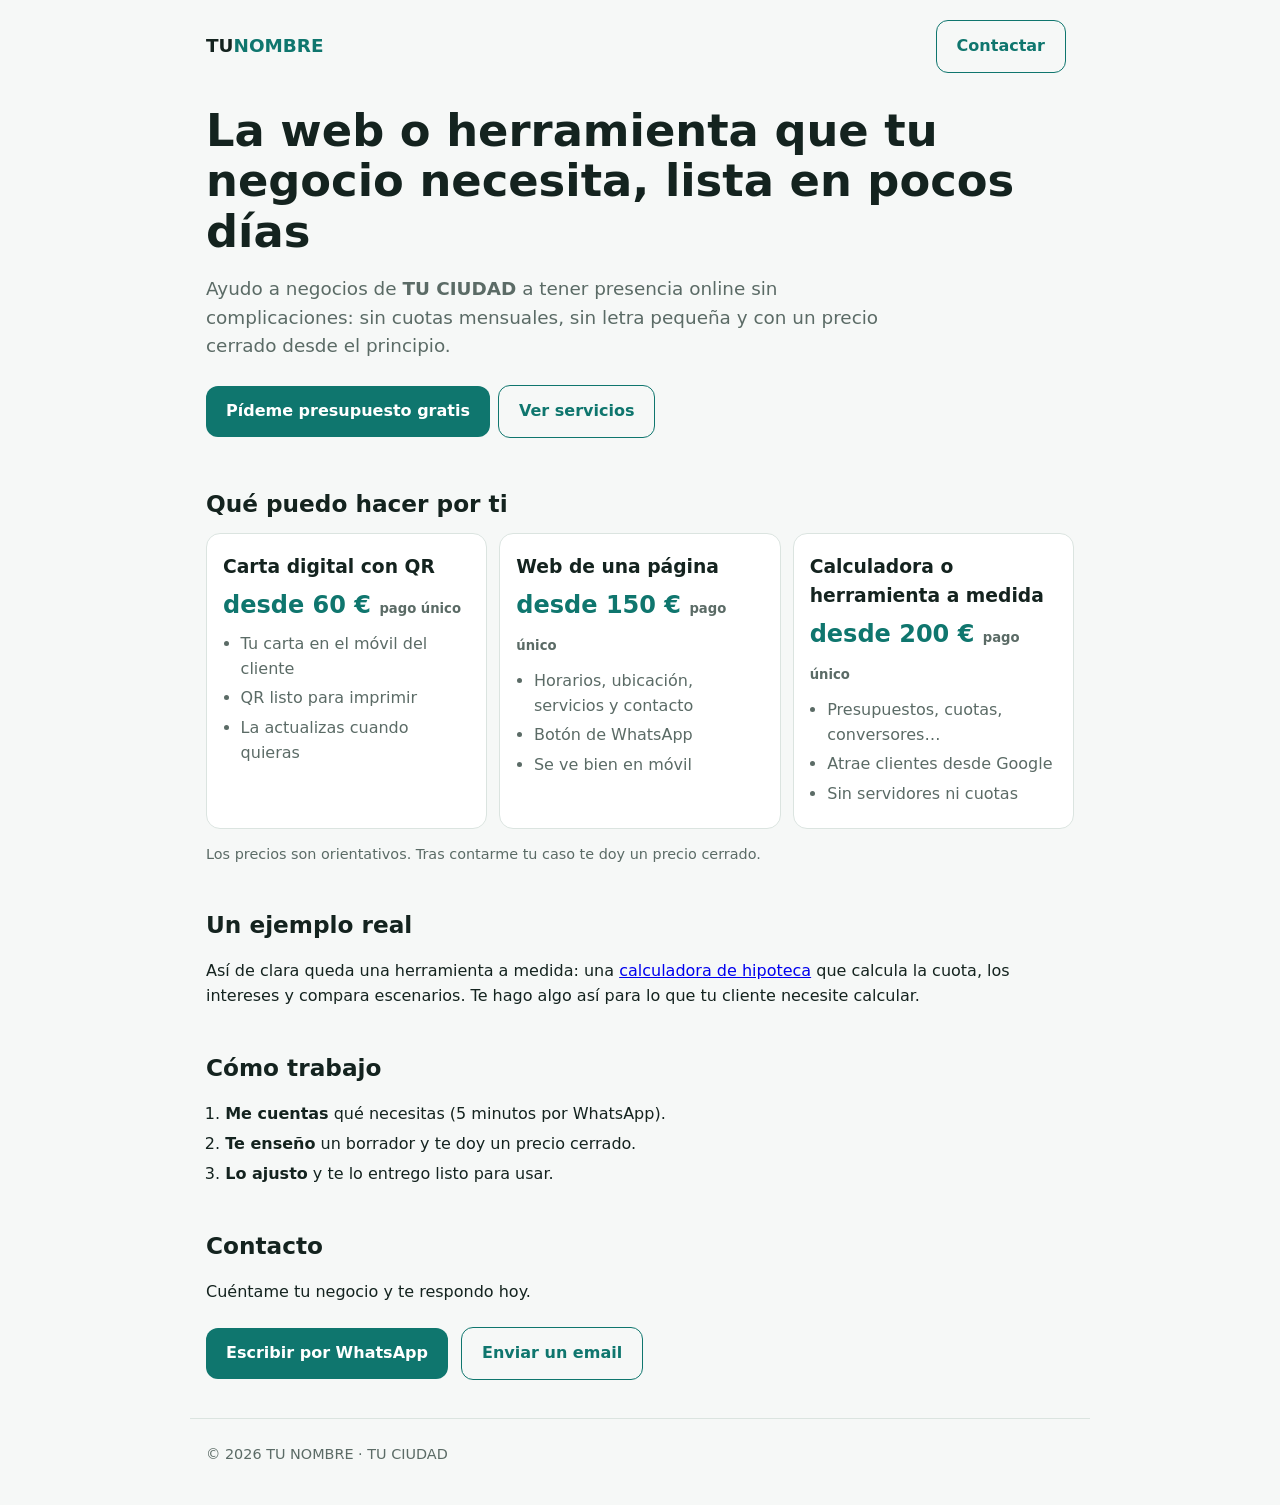
==== oferta-webs/index.html @ 1d9a1c22 "Añade web de oferta de servicios y plantillas de mensajes Co-Authored-By: Claude Sonnet 5.5 <noreply" ====
<!DOCTYPE html>
<html lang="es">
<head>
<meta charset="utf-8">
<meta name="viewport" content="width=device-width, initial-scale=1">
<title>Webs y herramientas para negocios | TU NOMBRE</title>
<meta name="description" content="Creo la web, la carta con QR o la calculadora que tu negocio necesita. Rápido, sin cuotas mensuales y listo en pocos días.">
<link rel="icon" href="data:image/svg+xml,%3Csvg xmlns=%27http://www.w3.org/2000/svg%27 viewBox=%270 0 32 32%27%3E%3Crect width=%2732%27 height=%2732%27 rx=%277%27 fill=%27%230f766e%27/%3E%3Cpath d=%27M6 16l10-8 10 8v9H6z%27 fill=%27%23fff%27/%3E%3C/svg%3E">
<style>
:root{--bg:#f6f8f7;--card:#fff;--ink:#14231f;--muted:#5b6b66;--line:#dbe4e0;--accent:#0f766e;--accent-ink:#fff}
@media (prefers-color-scheme:dark){:root{--bg:#0e1614;--card:#15211e;--ink:#e8f0ed;--muted:#9bb0aa;--line:#26372f;--accent:#2dd4bf;--accent-ink:#06201b}}
*{box-sizing:border-box}body{margin:0;background:var(--bg);color:var(--ink);font:16px/1.55 system-ui,-apple-system,"Segoe UI",Roboto,sans-serif}
main,header,footer{max-width:900px;margin:0 auto;padding:0 16px}
header{display:flex;justify-content:space-between;align-items:center;padding-top:14px;padding-bottom:14px}
.brand{font-weight:800;font-size:1.15rem}.brand span{color:var(--accent)}
h1{font-size:clamp(1.8rem,5.5vw,2.8rem);line-height:1.12;margin:.3em 0}
h2{font-size:1.45rem;margin:1.8em 0 .5em}
.lead{font-size:1.15rem;color:var(--muted);max-width:60ch}
.btn{display:inline-block;font-weight:700;text-decoration:none;padding:13px 20px;border-radius:12px;background:var(--accent);color:var(--accent-ink);margin:6px 8px 6px 0}
.btn.ghost{background:transparent;color:var(--accent);border:1.5px solid var(--accent)}
.grid{display:grid;gap:12px;grid-template-columns:repeat(auto-fit,minmax(250px,1fr))}
.card{background:var(--card);border:1px solid var(--line);border-radius:14px;padding:16px}
.card h3{margin:.1em 0 .3em}.price{font-size:1.5rem;font-weight:800;color:var(--accent)}.price small{font-size:.55em;color:var(--muted);font-weight:600}
.card ul{padding-left:1.1em;margin:.5em 0 0;color:var(--muted)}
ol{padding-left:1.2em}li{margin:.3em 0}
.note{color:var(--muted);font-size:.9rem}
footer{padding-top:24px;padding-bottom:40px;color:var(--muted);font-size:.9rem;border-top:1px solid var(--line);margin-top:32px}
</style>
</head>
<body>
<header><div class="brand">TU<span>NOMBRE</span></div><a class="btn ghost" href="#contacto">Contactar</a></header>
<main>
  <h1>La web o herramienta que tu negocio necesita, lista en pocos días</h1>
  <p class="lead">Ayudo a negocios de <strong>TU CIUDAD</strong> a tener presencia online sin complicaciones: sin cuotas mensuales, sin letra pequeña y con un precio cerrado desde el principio.</p>
  <a class="btn" href="#contacto">Pídeme presupuesto gratis</a><a class="btn ghost" href="#servicios">Ver servicios</a>

  <h2 id="servicios">Qué puedo hacer por ti</h2>
  <div class="grid">
    <div class="card"><h3>Carta digital con QR</h3><div class="price">desde 60 € <small>pago único</small></div><ul><li>Tu carta en el móvil del cliente</li><li>QR listo para imprimir</li><li>La actualizas cuando quieras</li></ul></div>
    <div class="card"><h3>Web de una página</h3><div class="price">desde 150 € <small>pago único</small></div><ul><li>Horarios, ubicación, servicios y contacto</li><li>Botón de WhatsApp</li><li>Se ve bien en móvil</li></ul></div>
    <div class="card"><h3>Calculadora o herramienta a medida</h3><div class="price">desde 200 € <small>pago único</small></div><ul><li>Presupuestos, cuotas, conversores…</li><li>Atrae clientes desde Google</li><li>Sin servidores ni cuotas</li></ul></div>
  </div>
  <p class="note">Los precios son orientativos. Tras contarme tu caso te doy un precio cerrado.</p>

  <h2>Un ejemplo real</h2>
  <p>Así de clara queda una herramienta a medida: una <a href="https://claude.ai/artifact/T9qFDWqPQk3x8oEpUtbQft">calculadora de hipoteca</a> que calcula la cuota, los intereses y compara escenarios. Te hago algo así para lo que tu cliente necesite calcular.</p>

  <h2>Cómo trabajo</h2>
  <ol><li><strong>Me cuentas</strong> qué necesitas (5 minutos por WhatsApp).</li><li><strong>Te enseño</strong> un borrador y te doy un precio cerrado.</li><li><strong>Lo ajusto</strong> y te lo entrego listo para usar.</li></ol>

  <h2 id="contacto">Contacto</h2>
  <p>Cuéntame tu negocio y te respondo hoy.</p>
  <!-- TODO: sustituir 34600000000 por tu teléfono con prefijo, sin + ni espacios -->
  <a class="btn" href="https://wa.me/34600000000?text=Hola%2C%20quiero%20un%20presupuesto">Escribir por WhatsApp</a>
  <!-- TODO: sustituir por tu email -->
  <a class="btn ghost" href="mailto:TU-EMAIL@ejemplo.com">Enviar un email</a>
</main>
<footer>© <span id="y">2026</span> TU NOMBRE · TU CIUDAD</footer>
<script>try{document.getElementById("y").textContent=new Date().getFullYear()}catch(e){}</script>
</body>
</html>
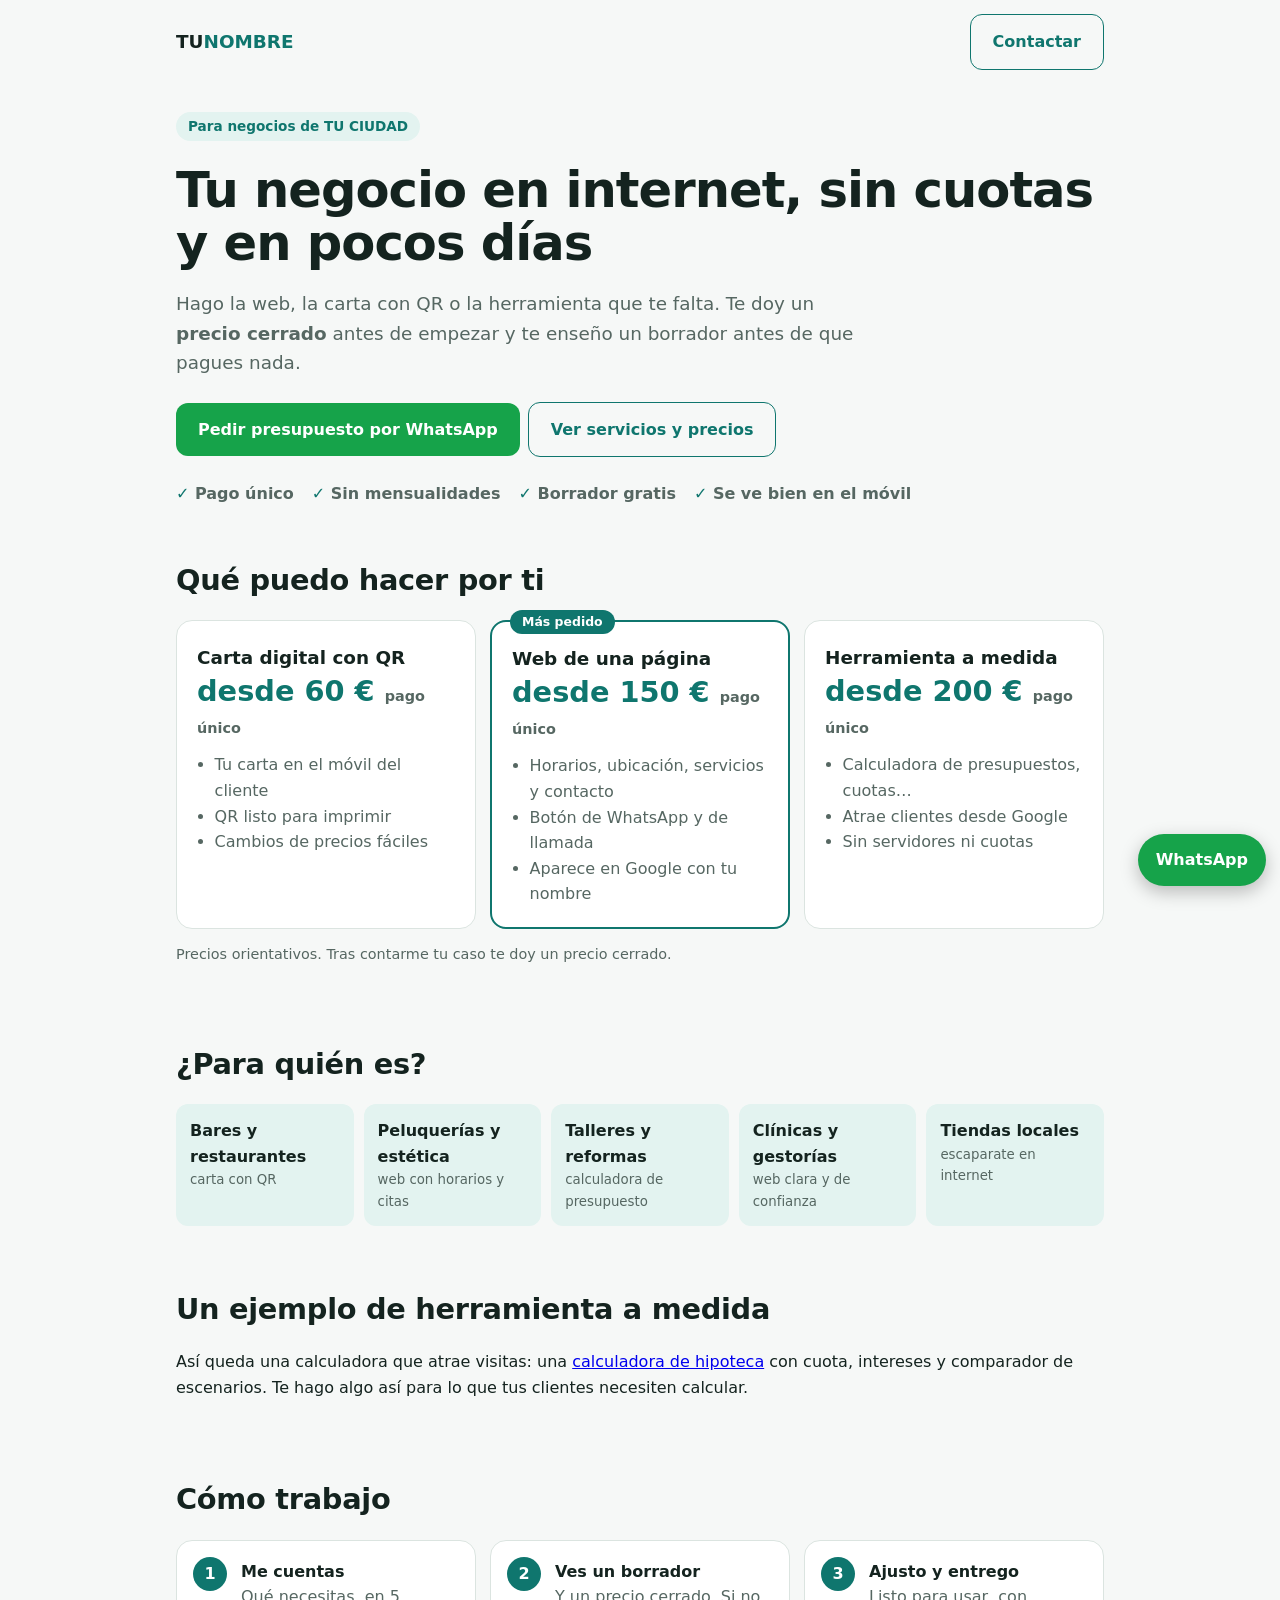
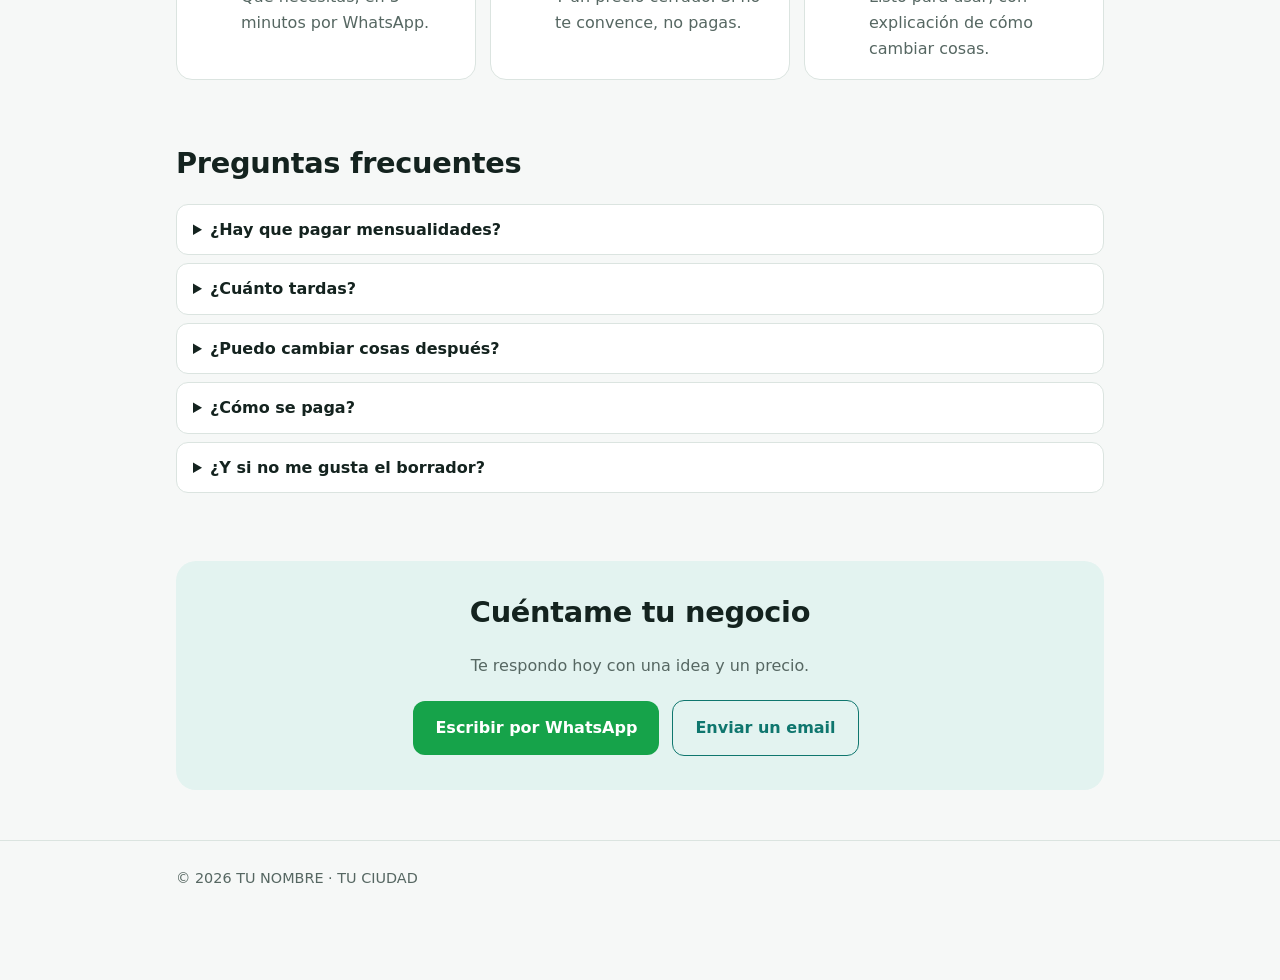
==== commit cccfcd5f: "Mejora la web de oferta: secciones, FAQ y botón de WhatsApp Co-Authored-By: Claude Sonnet 5.5 <norep" ====
--- a/oferta-webs/index.html
+++ b/oferta-webs/index.html
@@ -4,58 +4,119 @@
 <meta charset="utf-8">
 <meta name="viewport" content="width=device-width, initial-scale=1">
 <title>Webs y herramientas para negocios | TU NOMBRE</title>
-<meta name="description" content="Creo la web, la carta con QR o la calculadora que tu negocio necesita. Rápido, sin cuotas mensuales y listo en pocos días.">
+<meta name="description" content="Creo la web, la carta con QR o la calculadora que tu negocio necesita. Precio cerrado, sin cuotas mensuales y listo en pocos días.">
 <link rel="icon" href="data:image/svg+xml,%3Csvg xmlns=%27http://www.w3.org/2000/svg%27 viewBox=%270 0 32 32%27%3E%3Crect width=%2732%27 height=%2732%27 rx=%277%27 fill=%27%230f766e%27/%3E%3Cpath d=%27M6 16l10-8 10 8v9H6z%27 fill=%27%23fff%27/%3E%3C/svg%3E">
 <style>
-:root{--bg:#f6f8f7;--card:#fff;--ink:#14231f;--muted:#5b6b66;--line:#dbe4e0;--accent:#0f766e;--accent-ink:#fff}
-@media (prefers-color-scheme:dark){:root{--bg:#0e1614;--card:#15211e;--ink:#e8f0ed;--muted:#9bb0aa;--line:#26372f;--accent:#2dd4bf;--accent-ink:#06201b}}
-*{box-sizing:border-box}body{margin:0;background:var(--bg);color:var(--ink);font:16px/1.55 system-ui,-apple-system,"Segoe UI",Roboto,sans-serif}
-main,header,footer{max-width:900px;margin:0 auto;padding:0 16px}
-header{display:flex;justify-content:space-between;align-items:center;padding-top:14px;padding-bottom:14px}
+:root{--bg:#f6f8f7;--card:#fff;--ink:#14231f;--muted:#566762;--line:#dbe4e0;--accent:#0f766e;--accent-ink:#fff;--soft:#e3f3f0;--wa:#16a34a}
+@media (prefers-color-scheme:dark){:root{--bg:#0e1614;--card:#15211e;--ink:#e8f0ed;--muted:#9bb0aa;--line:#26372f;--accent:#2dd4bf;--accent-ink:#06201b;--soft:#12302b;--wa:#22c55e}}
+*{box-sizing:border-box}html{scroll-behavior:smooth}
+body{margin:0;background:var(--bg);color:var(--ink);font:16px/1.6 system-ui,-apple-system,"Segoe UI",Roboto,sans-serif}
+.wrap{max-width:960px;margin:0 auto;padding:0 16px}
+header .wrap{display:flex;justify-content:space-between;align-items:center;padding-top:14px;padding-bottom:14px}
 .brand{font-weight:800;font-size:1.15rem}.brand span{color:var(--accent)}
-h1{font-size:clamp(1.8rem,5.5vw,2.8rem);line-height:1.12;margin:.3em 0}
-h2{font-size:1.45rem;margin:1.8em 0 .5em}
-.lead{font-size:1.15rem;color:var(--muted);max-width:60ch}
-.btn{display:inline-block;font-weight:700;text-decoration:none;padding:13px 20px;border-radius:12px;background:var(--accent);color:var(--accent-ink);margin:6px 8px 6px 0}
+.hero{padding:28px 0 20px}
+.eyebrow{display:inline-block;background:var(--soft);color:var(--accent);font-weight:700;font-size:.85rem;padding:4px 12px;border-radius:99px}
+h1{font-size:clamp(2rem,6vw,3.1rem);line-height:1.08;margin:.45em 0 .35em;letter-spacing:-.02em}
+h2{font-size:clamp(1.4rem,3.5vw,1.8rem);margin:0 0 .6em;letter-spacing:-.01em}
+section{padding:30px 0}
+.lead{font-size:1.15rem;color:var(--muted);max-width:58ch}
+.btn{display:inline-block;font:inherit;font-weight:700;text-decoration:none;padding:14px 22px;border-radius:12px;background:var(--accent);color:var(--accent-ink);margin:6px 8px 6px 0}
 .btn.ghost{background:transparent;color:var(--accent);border:1.5px solid var(--accent)}
-.grid{display:grid;gap:12px;grid-template-columns:repeat(auto-fit,minmax(250px,1fr))}
-.card{background:var(--card);border:1px solid var(--line);border-radius:14px;padding:16px}
-.card h3{margin:.1em 0 .3em}.price{font-size:1.5rem;font-weight:800;color:var(--accent)}.price small{font-size:.55em;color:var(--muted);font-weight:600}
-.card ul{padding-left:1.1em;margin:.5em 0 0;color:var(--muted)}
-ol{padding-left:1.2em}li{margin:.3em 0}
+.btn.wa{background:var(--wa);color:#fff}
+.checks{list-style:none;padding:0;margin:18px 0 0;display:flex;flex-wrap:wrap;gap:8px 18px;color:var(--muted);font-weight:600}
+.checks li::before{content:"✓ ";color:var(--accent);font-weight:800}
+.grid{display:grid;gap:14px;grid-template-columns:repeat(auto-fit,minmax(250px,1fr))}
+.card{background:var(--card);border:1px solid var(--line);border-radius:16px;padding:20px;position:relative}
+.card.pop{border:2px solid var(--accent)}
+.badge{position:absolute;top:-12px;left:18px;background:var(--accent);color:var(--accent-ink);font-size:.78rem;font-weight:800;padding:2px 12px;border-radius:99px}
+.card h3{margin:.1em 0 .2em;font-size:1.15rem}
+.price{font-size:1.8rem;font-weight:800;color:var(--accent);line-height:1.1}.price small{font-size:.5em;color:var(--muted);font-weight:600}
+.card ul{padding-left:1.1em;margin:.8em 0 0;color:var(--muted)}
+.tiles{display:grid;gap:10px;grid-template-columns:repeat(auto-fit,minmax(150px,1fr))}
+.tile{background:var(--soft);border-radius:12px;padding:14px;font-weight:700}
+.tile small{display:block;font-weight:500;color:var(--muted)}
+.steps{display:grid;gap:14px;grid-template-columns:repeat(auto-fit,minmax(240px,1fr));counter-reset:s}
+.step{background:var(--card);border:1px solid var(--line);border-radius:16px;padding:18px 18px 18px 64px;position:relative}
+.step::before{counter-increment:s;content:counter(s);position:absolute;left:16px;top:16px;width:34px;height:34px;border-radius:50%;background:var(--accent);color:var(--accent-ink);display:grid;place-items:center;font-weight:800}
+.step b{display:block}.step span{color:var(--muted)}
 .note{color:var(--muted);font-size:.9rem}
-footer{padding-top:24px;padding-bottom:40px;color:var(--muted);font-size:.9rem;border-top:1px solid var(--line);margin-top:32px}
+details{background:var(--card);border:1px solid var(--line);border-radius:12px;padding:12px 16px;margin:8px 0}
+summary{cursor:pointer;font-weight:700}details p{margin:.5em 0 0;color:var(--muted)}
+.cta{background:var(--soft);border-radius:20px;padding:28px 20px;text-align:center}
+.cta p{color:var(--muted);margin:.3em 0 1em}
+footer{padding:26px 0 90px;color:var(--muted);font-size:.9rem;border-top:1px solid var(--line);margin-top:20px}
+.float{position:fixed;right:14px;bottom:14px;z-index:5;background:var(--wa);color:#fff;font-weight:800;text-decoration:none;padding:13px 18px;border-radius:99px;box-shadow:0 6px 18px rgba(0,0,0,.25)}
+a:focus-visible,summary:focus-visible{outline:2px solid var(--accent);outline-offset:2px}
 </style>
 </head>
 <body>
-<header><div class="brand">TU<span>NOMBRE</span></div><a class="btn ghost" href="#contacto">Contactar</a></header>
-<main>
-  <h1>La web o herramienta que tu negocio necesita, lista en pocos días</h1>
-  <p class="lead">Ayudo a negocios de <strong>TU CIUDAD</strong> a tener presencia online sin complicaciones: sin cuotas mensuales, sin letra pequeña y con un precio cerrado desde el principio.</p>
-  <a class="btn" href="#contacto">Pídeme presupuesto gratis</a><a class="btn ghost" href="#servicios">Ver servicios</a>
+<header><div class="wrap"><div class="brand">TU<span>NOMBRE</span></div><a class="btn ghost" href="#contacto" style="margin:0">Contactar</a></div></header>
+<main class="wrap">
+  <div class="hero">
+    <span class="eyebrow">Para negocios de TU CIUDAD</span>
+    <h1>Tu negocio en internet, sin cuotas y en pocos días</h1>
+    <p class="lead">Hago la web, la carta con QR o la herramienta que te falta. Te doy un <strong>precio cerrado</strong> antes de empezar y te enseño un borrador antes de que pagues nada.</p>
+    <a class="btn wa" href="https://wa.me/34600000000?text=Hola%2C%20quiero%20un%20presupuesto">Pedir presupuesto por WhatsApp</a><a class="btn ghost" href="#servicios">Ver servicios y precios</a>
+    <ul class="checks"><li>Pago único</li><li>Sin mensualidades</li><li>Borrador gratis</li><li>Se ve bien en el móvil</li></ul>
+  </div>
 
-  <h2 id="servicios">Qué puedo hacer por ti</h2>
-  <div class="grid">
-    <div class="card"><h3>Carta digital con QR</h3><div class="price">desde 60 € <small>pago único</small></div><ul><li>Tu carta en el móvil del cliente</li><li>QR listo para imprimir</li><li>La actualizas cuando quieras</li></ul></div>
-    <div class="card"><h3>Web de una página</h3><div class="price">desde 150 € <small>pago único</small></div><ul><li>Horarios, ubicación, servicios y contacto</li><li>Botón de WhatsApp</li><li>Se ve bien en móvil</li></ul></div>
-    <div class="card"><h3>Calculadora o herramienta a medida</h3><div class="price">desde 200 € <small>pago único</small></div><ul><li>Presupuestos, cuotas, conversores…</li><li>Atrae clientes desde Google</li><li>Sin servidores ni cuotas</li></ul></div>
-  </div>
-  <p class="note">Los precios son orientativos. Tras contarme tu caso te doy un precio cerrado.</p>
+  <section id="servicios">
+    <h2>Qué puedo hacer por ti</h2>
+    <div class="grid">
+      <div class="card"><h3>Carta digital con QR</h3><div class="price">desde 60 € <small>pago único</small></div><ul><li>Tu carta en el móvil del cliente</li><li>QR listo para imprimir</li><li>Cambios de precios fáciles</li></ul></div>
+      <div class="card pop"><span class="badge">Más pedido</span><h3>Web de una página</h3><div class="price">desde 150 € <small>pago único</small></div><ul><li>Horarios, ubicación, servicios y contacto</li><li>Botón de WhatsApp y de llamada</li><li>Aparece en Google con tu nombre</li></ul></div>
+      <div class="card"><h3>Herramienta a medida</h3><div class="price">desde 200 € <small>pago único</small></div><ul><li>Calculadora de presupuestos, cuotas…</li><li>Atrae clientes desde Google</li><li>Sin servidores ni cuotas</li></ul></div>
+    </div>
+    <p class="note">Precios orientativos. Tras contarme tu caso te doy un precio cerrado.</p>
+  </section>
 
-  <h2>Un ejemplo real</h2>
-  <p>Así de clara queda una herramienta a medida: una <a href="https://claude.ai/artifact/T9qFDWqPQk3x8oEpUtbQft">calculadora de hipoteca</a> que calcula la cuota, los intereses y compara escenarios. Te hago algo así para lo que tu cliente necesite calcular.</p>
+  <section>
+    <h2>¿Para quién es?</h2>
+    <div class="tiles">
+      <div class="tile">Bares y restaurantes<small>carta con QR</small></div>
+      <div class="tile">Peluquerías y estética<small>web con horarios y citas</small></div>
+      <div class="tile">Talleres y reformas<small>calculadora de presupuesto</small></div>
+      <div class="tile">Clínicas y gestorías<small>web clara y de confianza</small></div>
+      <div class="tile">Tiendas locales<small>escaparate en internet</small></div>
+    </div>
+  </section>
 
-  <h2>Cómo trabajo</h2>
-  <ol><li><strong>Me cuentas</strong> qué necesitas (5 minutos por WhatsApp).</li><li><strong>Te enseño</strong> un borrador y te doy un precio cerrado.</li><li><strong>Lo ajusto</strong> y te lo entrego listo para usar.</li></ol>
+  <section>
+    <h2>Un ejemplo de herramienta a medida</h2>
+    <p>Así queda una calculadora que atrae visitas: una <a href="https://claude.ai/artifact/T9qFDWqPQk3x8oEpUtbQft">calculadora de hipoteca</a> con cuota, intereses y comparador de escenarios. Te hago algo así para lo que tus clientes necesiten calcular.</p>
+  </section>
 
-  <h2 id="contacto">Contacto</h2>
-  <p>Cuéntame tu negocio y te respondo hoy.</p>
-  <!-- TODO: sustituir 34600000000 por tu teléfono con prefijo, sin + ni espacios -->
-  <a class="btn" href="https://wa.me/34600000000?text=Hola%2C%20quiero%20un%20presupuesto">Escribir por WhatsApp</a>
-  <!-- TODO: sustituir por tu email -->
-  <a class="btn ghost" href="mailto:TU-EMAIL@ejemplo.com">Enviar un email</a>
+  <section>
+    <h2>Cómo trabajo</h2>
+    <div class="steps">
+      <div class="step"><b>Me cuentas</b><span>Qué necesitas, en 5 minutos por WhatsApp.</span></div>
+      <div class="step"><b>Ves un borrador</b><span>Y un precio cerrado. Si no te convence, no pagas.</span></div>
+      <div class="step"><b>Ajusto y entrego</b><span>Listo para usar, con explicación de cómo cambiar cosas.</span></div>
+    </div>
+  </section>
+
+  <section>
+    <h2>Preguntas frecuentes</h2>
+    <details><summary>¿Hay que pagar mensualidades?</summary><p>No. Pagas una vez. Si más adelante quieres un dominio propio (unos 10 € al año), te ayudo a ponerlo, pero es opcional.</p></details>
+    <details><summary>¿Cuánto tardas?</summary><p>Una carta con QR, en 1-2 días. Una web de una página, en 3-5 días, según lo rápido que me pases fotos y textos.</p></details>
+    <details><summary>¿Puedo cambiar cosas después?</summary><p>Sí. Te enseño a cambiar textos y precios tú mismo, o me lo pides y lo hago por un precio pequeño.</p></details>
+    <details><summary>¿Cómo se paga?</summary><p>La mitad al empezar y la mitad al entregar, por Bizum o transferencia.</p></details>
+    <details><summary>¿Y si no me gusta el borrador?</summary><p>No pasa nada: el borrador es gratis y sin compromiso.</p></details>
+  </section>
+
+  <section id="contacto">
+    <div class="cta">
+      <h2>Cuéntame tu negocio</h2>
+      <p>Te respondo hoy con una idea y un precio.</p>
+      <!-- TODO: sustituir 34600000000 por tu teléfono con prefijo, sin + ni espacios -->
+      <a class="btn wa" href="https://wa.me/34600000000?text=Hola%2C%20quiero%20un%20presupuesto">Escribir por WhatsApp</a>
+      <!-- TODO: sustituir por tu email -->
+      <a class="btn ghost" href="mailto:TU-EMAIL@ejemplo.com">Enviar un email</a>
+    </div>
+  </section>
 </main>
-<footer>© <span id="y">2026</span> TU NOMBRE · TU CIUDAD</footer>
+<footer><div class="wrap">© <span id="y">2026</span> TU NOMBRE · TU CIUDAD</div></footer>
+<a class="float" href="https://wa.me/34600000000?text=Hola%2C%20quiero%20un%20presupuesto" aria-label="Escribir por WhatsApp">WhatsApp</a>
 <script>try{document.getElementById("y").textContent=new Date().getFullYear()}catch(e){}</script>
 </body>
 </html>
